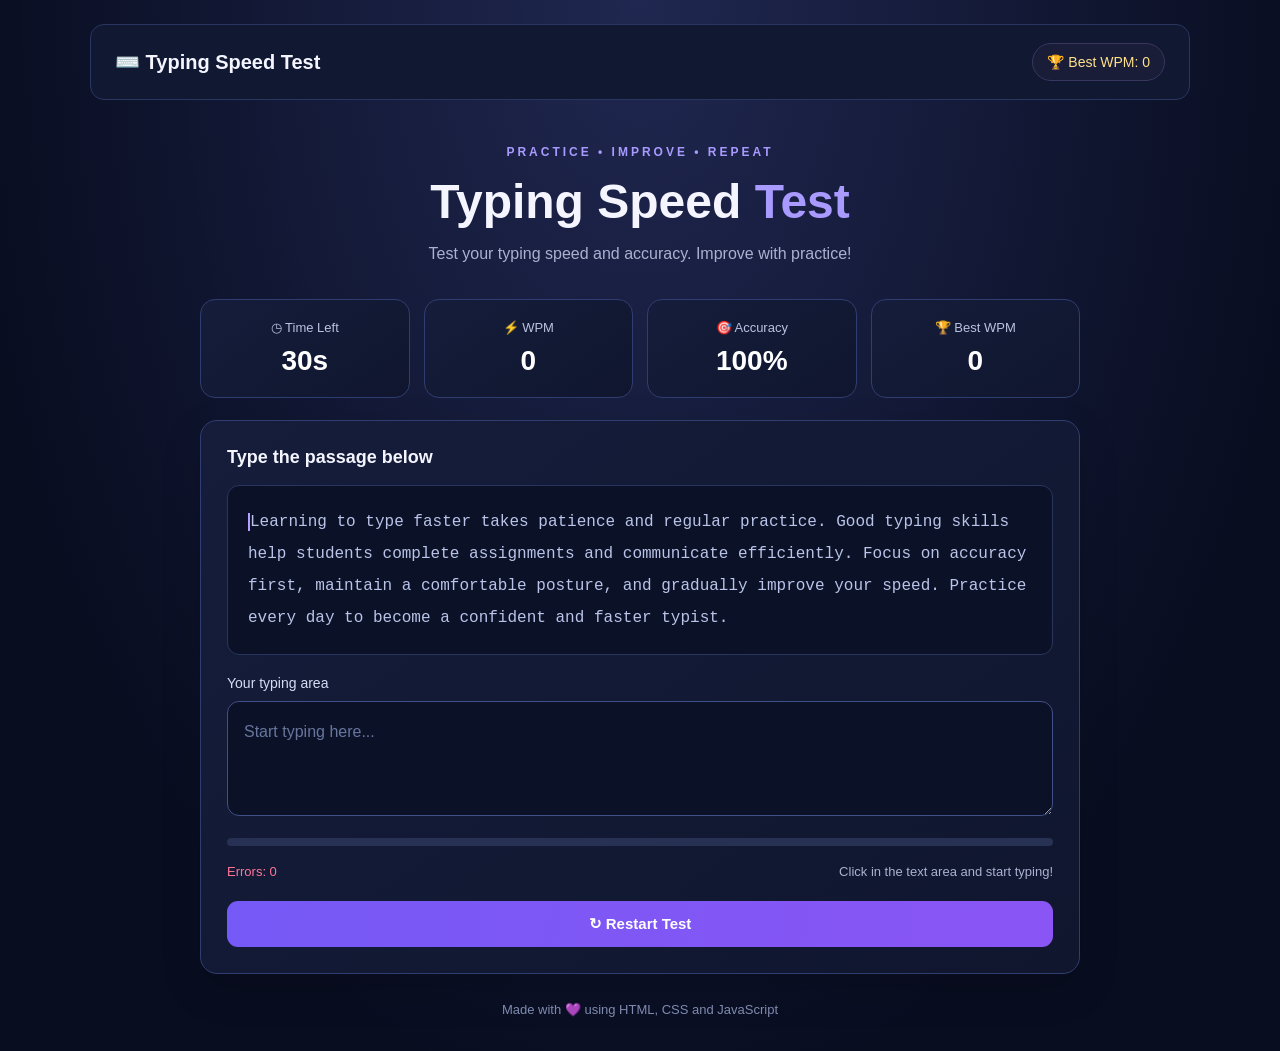
==== test.html @ 714258d5 "Typing test" ====
<!DOCTYPE html>
<html lang="en">
<head>
    <meta charset="UTF-8">
    <meta name="viewport" content="width=device-width, initial-scale=1.0">
    <title>Typing Speed Test</title>
    <link rel="stylesheet" href="style.css">
    <script src="script.js" defer></script>
</head>
<body>

    <header class="navbar">
        <div class="logo">⌨️ Typing Speed Test</div>
        <div class="best-score">🏆 Best WPM: <span id="best">0</span></div>
    </header>

    <main class="container">
        <section class="heading">
            <p class="tag">PRACTICE • IMPROVE • REPEAT</p>
            <h1>Typing Speed <span>Test</span></h1>
            <p>Test your typing speed and accuracy. Improve with practice!</p>
        </section>

        <section class="stats">
            <div class="stat-card">
                <p>◷ Time Left</p>
                <h2 id="time">30s</h2>
            </div>
            <div class="stat-card">
                <p>⚡ WPM</p>
                <h2 id="wpm">0</h2>
            </div>
            <div class="stat-card">
                <p>🎯 Accuracy</p>
                <h2 id="accuracy">100%</h2>
            </div>
            <div class="stat-card">
                <p>🏆 Best WPM</p>
                <h2 id="best-stat">0</h2>
            </div>
        </section>

        <section class="typing-card">
            <h3>Type the passage below</h3>
            



            <div id="passage" class="passage"></div>

            <label for="typing-input">Your typing area</label>
            <textarea
                id="typing-input"
                placeholder="Start typing here..."
                spellcheck="false"
                autocomplete="off"
            ></textarea>

            <div class="progress-track">
                <div id="progress" class="progress"></div>
            </div>

            <div class="bottom-row">
                <span id="errors">Errors: 0</span>
                <span id="status">Click in the text area and start typing!</span>
            </div>

            <button id="restart">↻ Restart Test</button>
        </section>

        <section id="result" class="result" hidden>
            <div class="trophy">🏆</div>
            <h2>Test Completed!</h2>
            <p id="result-message">Great job! Keep practising.</p>

            <div class="result-stats">
                <div><span>WPM</span><strong id="final-wpm">0</strong></div>
                <div><span>Accuracy</span><strong id="final-accuracy">100%</strong></div>
                <div><span>Errors</span><strong id="final-errors">0</strong></div>
            </div>

            <button id="try-again">↻ Try Again</button>
        </section>
    </main>

    <footer>
        <p>Made with 💜 using HTML, CSS and JavaScript</p>
    </footer>

</body>
</html>
---- style.css ----
/* ===== GENERAL STYLING ===== */
* {
    margin: 0;
    padding: 0;
    box-sizing: border-box;
}

body {
    font-family: 'Segoe UI', Arial, sans-serif;
    background: radial-gradient(ellipse at top, #202750, #080d20 75%);
    color: #f4f5ff;
    min-height: 100vh;
    padding: 24px;
}

/* ===== NAVIGATION BAR ===== */
.navbar {
    max-width: 1100px;
    margin: 0 auto;
    display: flex;
    justify-content: space-between;
    align-items: center;
    padding: 18px 24px;
    background: #101832;
    border: 1px solid #293660;
    border-radius: 14px;
}

.logo {
    font-size: 20px;
    font-weight: 700;
}

.best-score {
    font-size: 14px;
    color: #ffe28a;
    background: #191d38;
    border: 1px solid #39365f;
    padding: 10px 14px;
    border-radius: 30px;
}

/* ===== MAIN CONTAINER ===== */
.container {
    max-width: 880px;
    margin: 0 auto;
}

.heading {
    text-align: center;
    margin: 45px 0 32px;
}

.tag {
    color: #a99aff;
    font-size: 12px;
    font-weight: bold;
    letter-spacing: 3px;
    margin-bottom: 15px;
}

.heading h1 {
    font-size: clamp(32px, 5vw, 48px);
    margin-bottom: 12px;
}

.heading h1 span {
    color: #a99aff;
}

.heading > p:last-child {
    color: #aab2d0;
    line-height: 1.6;
}

/* ===== STATISTICS CARDS ===== */
.stats {
    display: grid;
    grid-template-columns: repeat(4, minmax(0, 1fr));
    gap: 14px;
    margin-bottom: 22px;
}

.stat-card {
    background: linear-gradient(145deg, #151d3b, #10162e);
    border: 1px solid #303d70;
    border-radius: 15px;
    padding: 20px 12px;
    text-align: center;
    transition: transform 0.2s, border-color 0.2s;
}

.stat-card:hover {
    transform: translateY(-3px);
    border-color: #8270ee;
}

.stat-card p {
    font-size: 13px;
    color: #bac2e1;
    margin-bottom: 10px;
}

.stat-card h2 {
    font-size: 28px;
    color: #ffffff;
}

/* ===== TYPING AREA ===== */
.typing-card,
.result {
    background: linear-gradient(145deg, #151d3b, #10162e);
    border: 1px solid #303d70;
    border-radius: 17px;
    padding: 26px;
    box-shadow: 0 15px 40px #00000025;
}

.typing-card h3 {
    font-size: 18px;
    margin-bottom: 17px;
}

.passage {
    background: #0b1228;
    border: 1px solid #28355e;
    border-radius: 12px;
    padding: 20px;
    margin-bottom: 20px;
    color: #b9c4e8;
    font-family: Consolas, monospace;
    font-size: 16px;
    line-height: 2;
    overflow-wrap: anywhere;
}

.passage span.correct {
    color: #65edb2;
}

.passage span.incorrect {
    color: #ff8d9c;
    background: #582537;
    border-radius: 3px;
}

.passage span.current {
    border-left: 2px solid #b4a1ff;
}

.typing-card label {
    display: block;
    margin-bottom: 10px;
    font-size: 14px;
    color: #d7dcf5;
}

textarea {
    width: 100%;
    min-height: 115px;
    resize: vertical;
    background: #0b1228;
    color: #ffffff;
    border: 1px solid #414f87;
    border-radius: 12px;
    padding: 16px;
    font-family: inherit;
    font-size: 16px;
    line-height: 1.7;
    outline: none;
    margin-bottom: 18px;
}

textarea::placeholder {
    color: #68769d;
}

textarea:focus {
    border-color: #a99aff;
    box-shadow: 0 0 0 3px #a99aff20;
}

/* ===== PROGRESS BAR ===== */
.progress-track {
    height: 8px;
    background: #263153;
    border-radius: 20px;
    overflow: hidden;
}

.progress {
    width: 0%;
    height: 100%;
    background: linear-gradient(90deg, #6554ef, #b49aff);
    border-radius: 20px;
    transition: width 0.15s;
}

/* ===== BOTTOM DETAILS ===== */
.bottom-row {
    display: flex;
    justify-content: space-between;
    align-items: center;
    flex-wrap: wrap;
    gap: 12px;
    margin: 18px 0 22px;
    font-size: 13px;
    color: #aab2d0;
}

#errors {
    color: #ff7598;
}

/* ===== BUTTONS ===== */
button {
    width: 100%;
    padding: 14px 18px;
    border: none;
    border-radius: 11px;
    background: linear-gradient(100deg, #7559f6, #8a55f4);
    color: white;
    font-size: 15px;
    font-weight: 700;
    cursor: pointer;
    transition: transform 0.2s, box-shadow 0.2s;
}

button:hover {
    transform: translateY(-2px);
    box-shadow: 0 7px 20px #7559f655;
}

button:active {
    transform: scale(0.99);
}

button:focus-visible {
    outline: 2px solid white;
    outline-offset: 3px;
}

/* ===== RESULTS ===== */
.result {
    margin-top: 22px;
    text-align: center;
}

.result[hidden] {
    display: none;
}

.trophy {
    font-size: 48px;
    margin-bottom: 12px;
}

.result h2 {
    color: #c2b1ff;
    font-size: 28px;
    margin-bottom: 10px;
}

.result > p {
    color: #bac2e1;
    line-height: 1.6;
}

.result-stats {
    display: grid;
    grid-template-columns: repeat(3, minmax(0, 1fr));
    gap: 12px;
    margin: 25px 0;
}

.result-stats div {
    padding: 17px 10px;
    background: #0b1228;
    border: 1px solid #28355e;
    border-radius: 12px;
}

.result-stats span,
.result-stats strong {
    display: block;
}

.result-stats span {
    color: #aab2d0;
    font-size: 13px;
    margin-bottom: 10px;
}

.result-stats strong {
    color: #65edb2;
    font-size: 24px;
}

/* ===== FOOTER ===== */
footer {
    text-align: center;
    color: #7f8bae;
    font-size: 13px;
    margin: 28px 0 10px;
}

/* ===== MOBILE RESPONSIVE DESIGN ===== */
@media (max-width: 600px) {
    body {
        padding: 14px;
    }

    .navbar {
        padding: 15px 12px;
        gap: 10px;
        flex-wrap: wrap;
    }

    .logo {
        font-size: 16px;
    }

    .best-score {
        font-size: 12px;
        padding: 8px 10px;
    }

    .heading {
        margin: 32px 0 24px;
    }

    .stats {
        grid-template-columns: repeat(2, minmax(0, 1fr));
        gap: 10px;
    }

    .stat-card {
        padding: 17px 8px;
    }

    .typing-card,
    .result {
        padding: 17px;
    }

    .passage {
        padding: 14px;
        font-size: 14px;
    }

    .bottom-row {
        align-items: flex-start;
        flex-direction: column;
    }

    .result-stats {
        gap: 8px;
    }
}

/* Time Mode Buttons */
.time-modes {
    display: flex;
    justify-content: center;
    gap: 12px;
    flex-wrap: wrap;
    margin: 20px 0;
}

.time-btn {
    background: #1e1b3a;
    color: #c4b5fd;
    border: 1px solid #6d5dfc;
    padding: 10px 20px;
    border-radius: 10px;
    cursor: pointer;
    font-size: 14px;
    font-weight: 600;
    transition: 0.3s;
}

.time-btn:hover {
    background: #37306b;
}

.time-btn.active {
    background: #6d5dfc;
    color: white;
    border-color: #8b7cff;
}
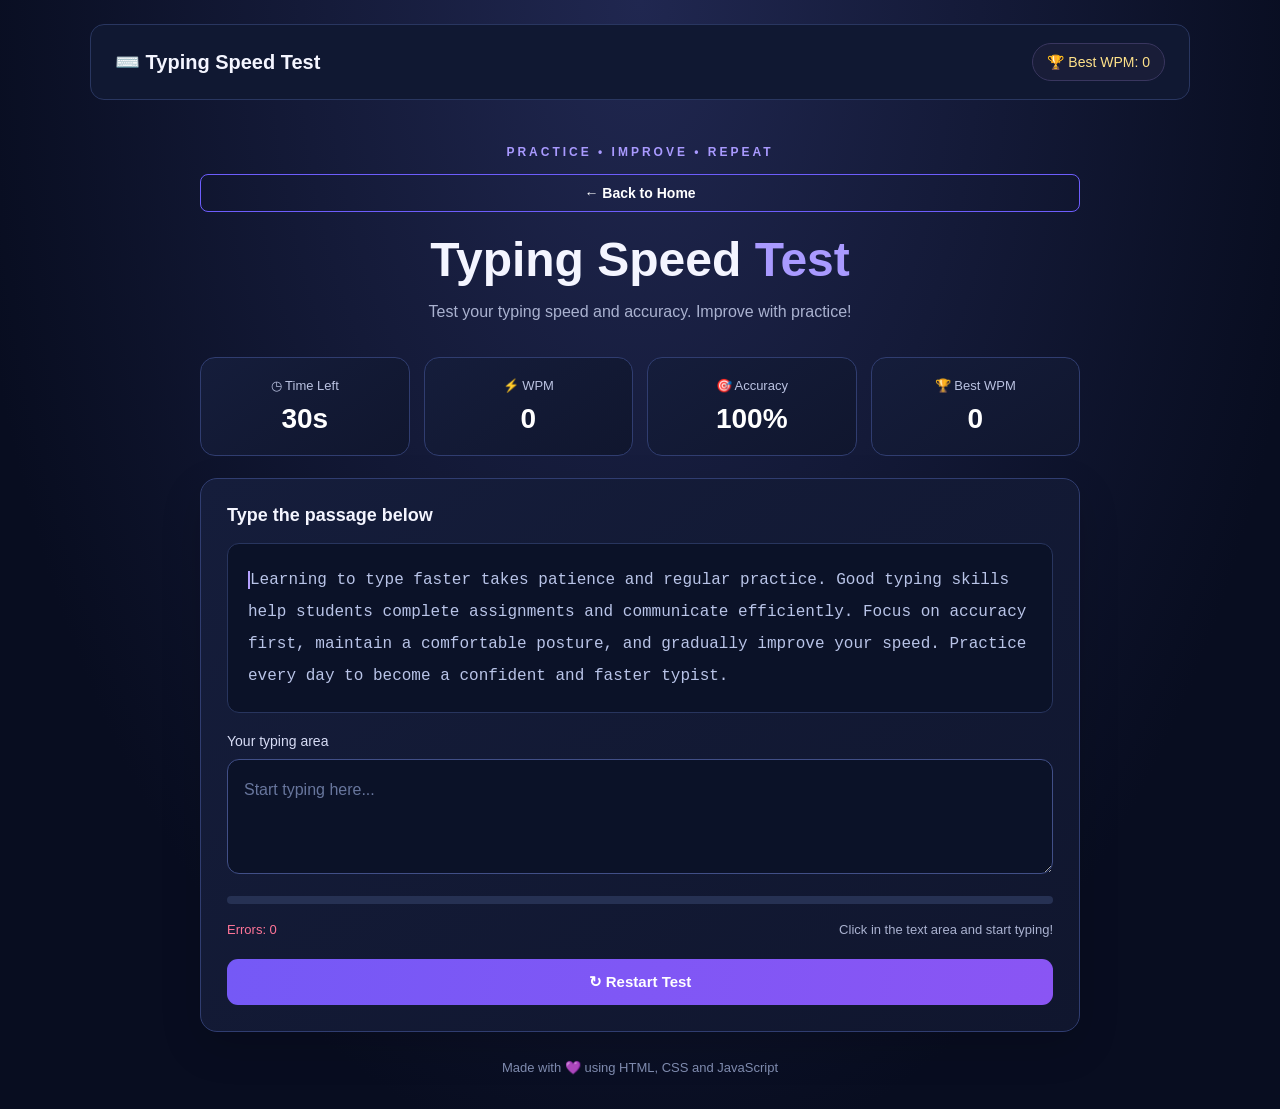
==== commit 5c94b90e: "Home button" ====
--- a/test.html
+++ b/test.html
@@ -18,6 +18,7 @@
     <main class="container">
         <section class="heading">
             <p class="tag">PRACTICE • IMPROVE • REPEAT</p>
+            <button id="home-button" class="home-button">← Back to Home</button>
             <h1>Typing Speed <span>Test</span></h1>
             <p>Test your typing speed and accuracy. Improve with practice!</p>
         </section>
--- a/style.css
+++ b/style.css
@@ -389,3 +389,19 @@
     color: white;
     border-color: #8b7cff;
 }
+.home-button {
+    display: block;
+    margin-bottom: 20px;
+    padding: 10px 16px;
+    border: 1px solid #6d5dfc;
+    border-radius: 8px;
+    background: transparent;
+    color: #ffffff;
+    font-size: 14px;
+    cursor: pointer;
+    transition: 0.3s;
+}
+
+.home-button:hover {
+    background: #6d5dfc;
+}
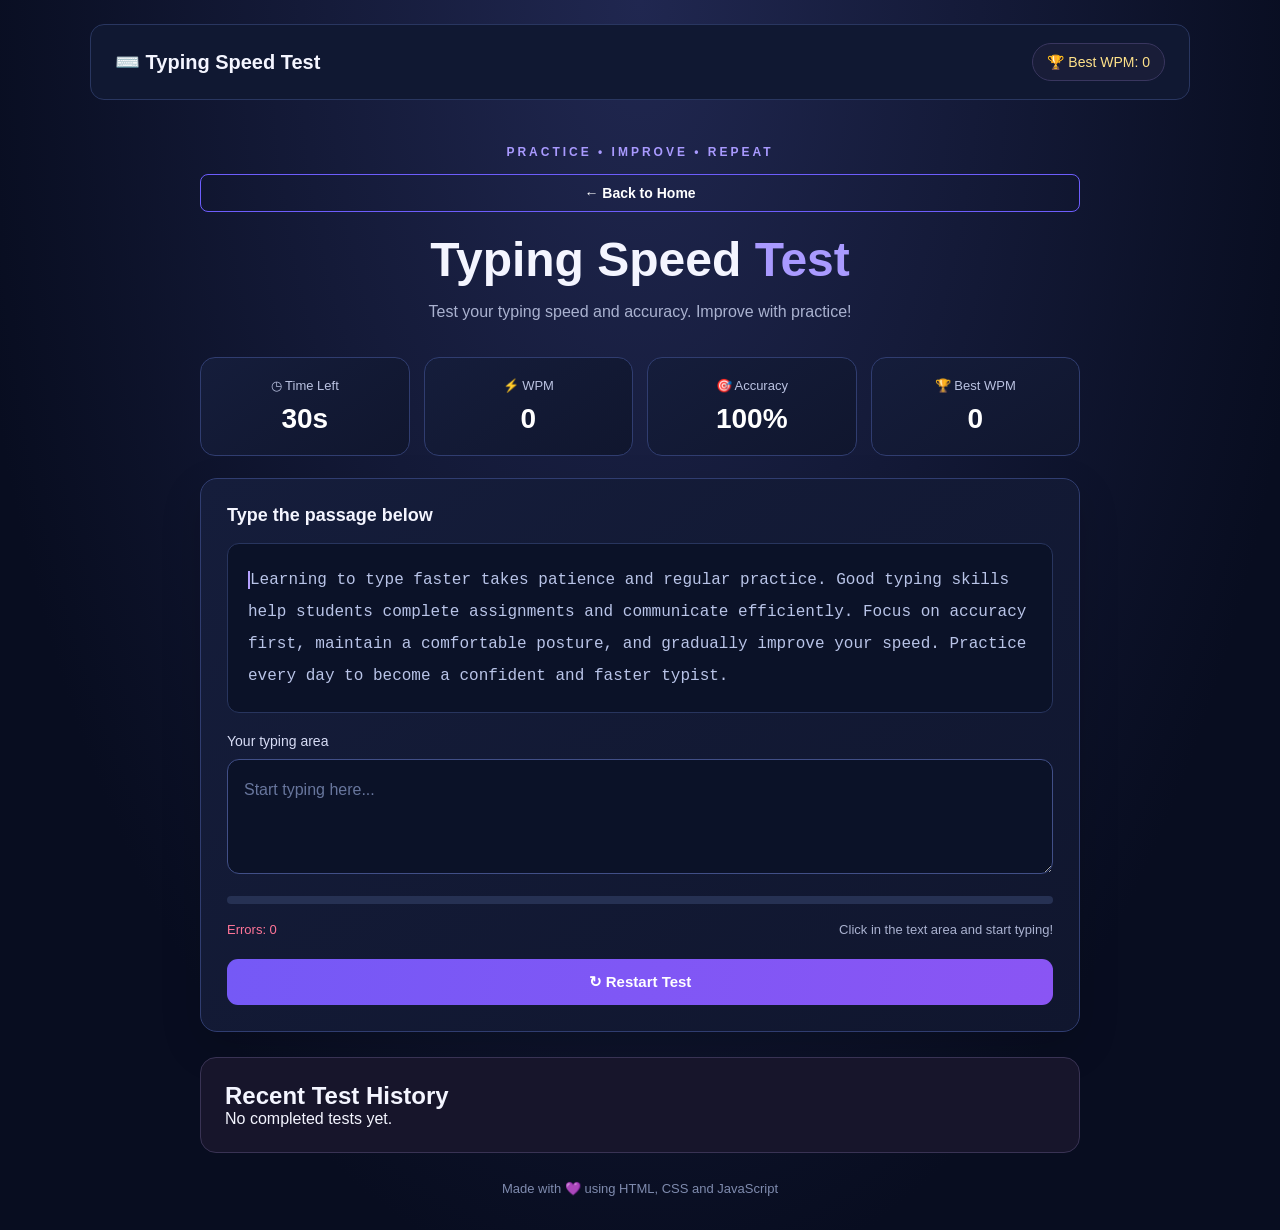
==== commit 86ab42e7: "History update" ====
--- a/test.html
+++ b/test.html
@@ -83,6 +83,12 @@
 
             <button id="try-again">↻ Try Again</button>
         </section>
+        <section class="history-card">
+    <h2>Recent Test History</h2>
+    <div id="history-list">
+        <p>No completed tests yet.</p>
+    </div>
+</section>
     </main>
 
     <footer>
--- a/style.css
+++ b/style.css
@@ -404,4 +404,25 @@
 
 .home-button:hover {
     background: #6d5dfc;
+}
+.history-card {
+    margin-top: 25px;
+    padding: 24px;
+    border: 1px solid #393354;
+    border-radius: 16px;
+    background: #17152b;
+}
+
+.history-card h2 {
+    margin-top: 0;
+}
+
+.history-item {
+    display: flex;
+    flex-wrap: wrap;
+    justify-content: space-between;
+    gap: 12px;
+    padding: 14px 0;
+    border-bottom: 1px solid #393354;
+    font-size: 14px;
 }
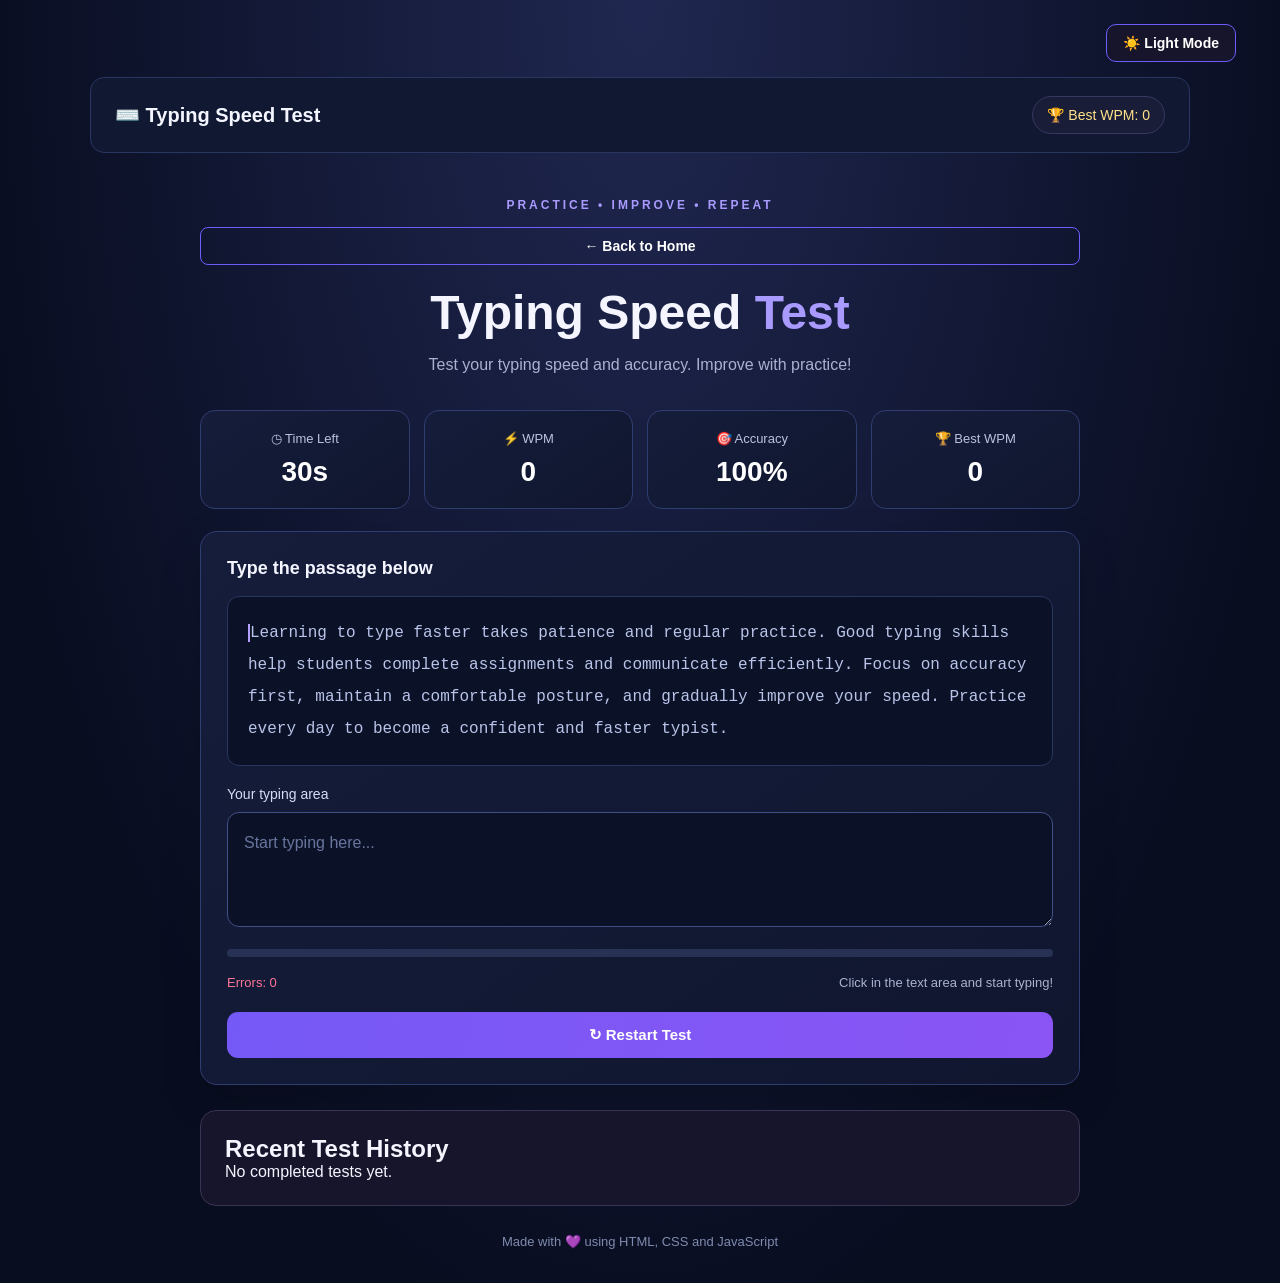
==== commit 39a90184: "Added toggle" ====
--- a/test.html
+++ b/test.html
@@ -9,7 +9,7 @@
     <script src="script.js" defer></script>
 </head>
 <body>
-
+<button id="theme-toggle" class="theme-toggle">🌙 Dark Mode</button>
     <header class="navbar">
         <div class="logo">⌨️ Typing Speed Test</div>
         <div class="best-score">🏆 Best WPM: <span id="best">0</span></div>
@@ -94,6 +94,30 @@
     <footer>
         <p>Made with 💜 using HTML, CSS and JavaScript</p>
     </footer>
+    <script>
+    const themeToggle = document.getElementById("theme-toggle");
+
+    // Load saved theme
+    if (localStorage.getItem("theme") === "light") {
+        document.body.classList.add("light-mode");
+        themeToggle.textContent = "🌙 Dark Mode";
+    } else {
+        themeToggle.textContent = "☀️ Light Mode";
+    }
+
+    // Switch theme
+    themeToggle.addEventListener("click", () => {
+        document.body.classList.toggle("light-mode");
+
+        if (document.body.classList.contains("light-mode")) {
+            localStorage.setItem("theme", "light");
+            themeToggle.textContent = "🌙 Dark Mode";
+        } else {
+            localStorage.setItem("theme", "dark");
+            themeToggle.textContent = "☀️ Light Mode";
+        }
+    });
+</script>
 
 </body>
 </html>
--- a/style.css
+++ b/style.css
@@ -425,4 +425,47 @@
     padding: 14px 0;
     border-bottom: 1px solid #393354;
     font-size: 14px;
-}+}
+
+/* ===== THEME TOGGLE ===== */
+.theme-toggle {
+    display: block;
+    width: auto;
+    margin: 0 20px 15px auto;
+    padding: 10px 16px;
+    border: 1px solid #6d5dfc;
+    border-radius: 10px;
+    background: #17152b;
+    color: white;
+    font-size: 14px;
+    cursor: pointer;
+}
+
+
+body.light-mode {
+    background: #f4f5fb;
+    color: #20233a;
+}
+
+body.light-mode .home-card,
+body.light-mode .typing-card,
+body.light-mode .result,
+body.light-mode .history-card,
+body.light-mode .stat-card {
+    background: #ffffff;
+    color: #20233a;
+    border-color: #d8d9e8;
+}
+
+body.light-mode .passage,
+body.light-mode textarea,
+body.light-mode .result-stats div {
+    background: #f0f1fa;
+    color: #20233a;
+    border-color: #d8d9e8;
+}
+
+body.light-mode .theme-toggle {
+    background: #ffffff;
+    color: #20233a;
+}
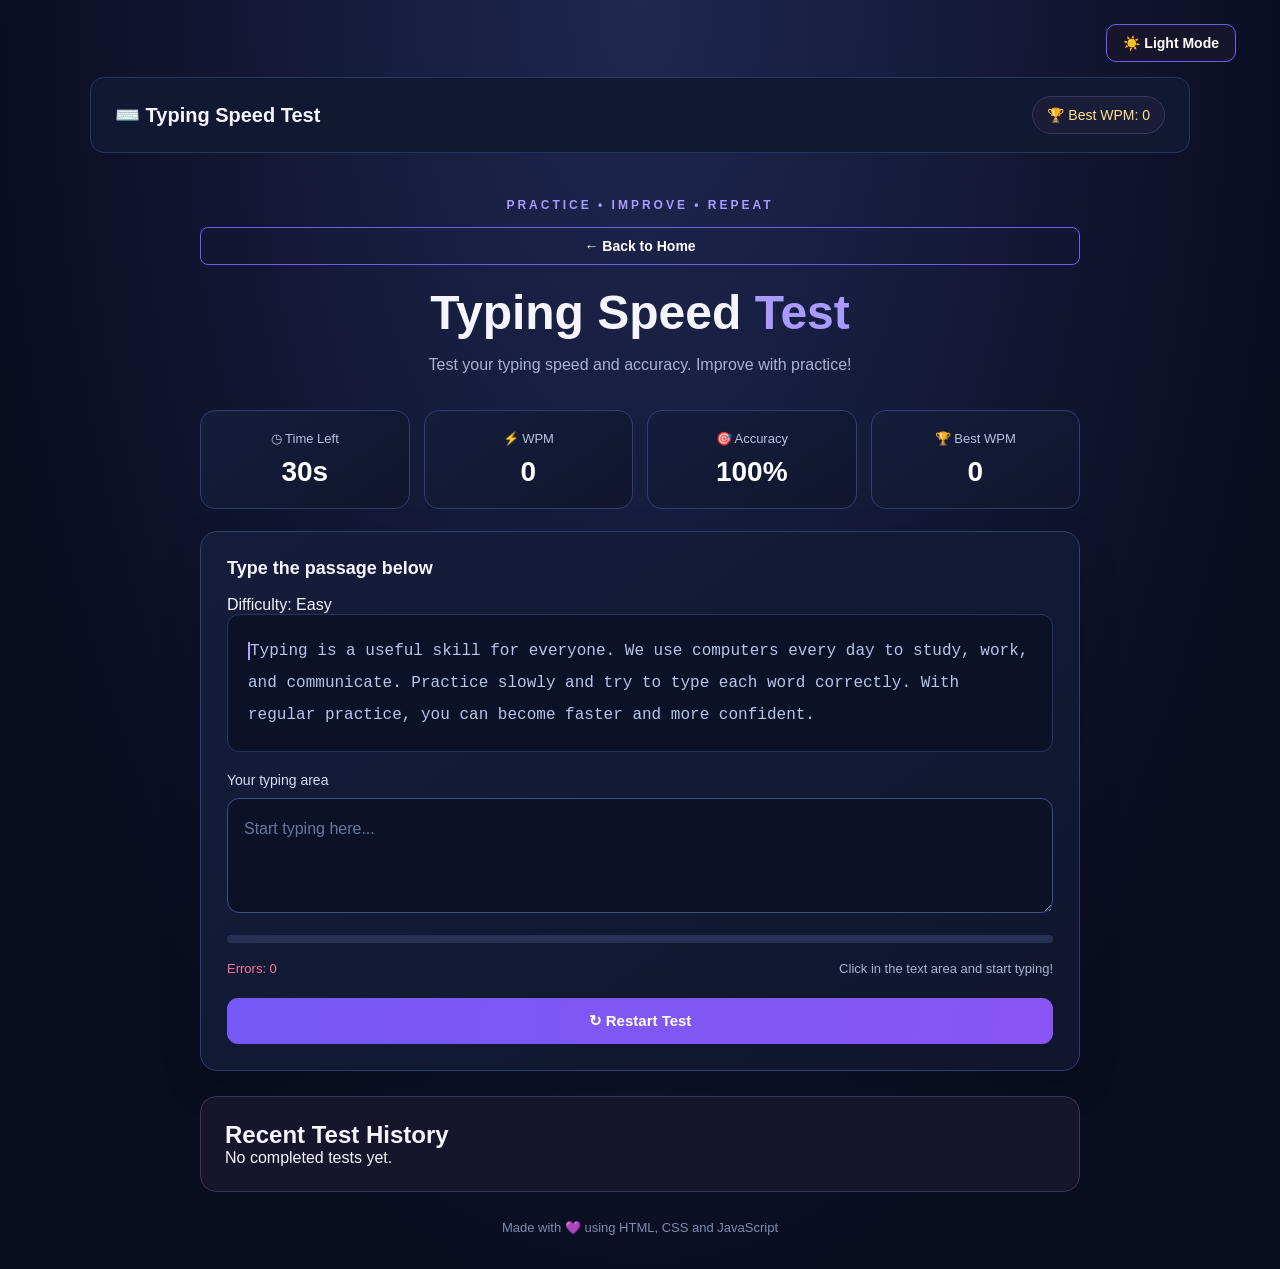
==== commit 2e7d4240: "Added difficulty levels and theme toggle" ====
--- a/test.html
+++ b/test.html
@@ -43,7 +43,8 @@
         </section>
 
         <section class="typing-card">
-            <h3>Type the passage below</h3>
+           <h3>Type the passage below</h3>
+<p id="difficulty-display"></p>
             
 
 
--- a/style.css
+++ b/style.css
@@ -469,3 +469,36 @@
     background: #ffffff;
     color: #20233a;
 }
+
+/* ===== DIFFICULTY LEVEL BUTTONS ===== */
+.difficulty-modes {
+    display: flex;
+    justify-content: center;
+    gap: 12px;
+    flex-wrap: wrap;
+    margin: 15px 0 25px;
+}
+
+.difficulty-btn {
+    width: auto;
+    min-width: 100px;
+    padding: 10px 22px;
+    background: #1e1b3a;
+    color: #c4b5fd;
+    border: 1px solid #6d5dfc;
+    border-radius: 10px;
+    font-size: 14px;
+    font-weight: 600;
+    cursor: pointer;
+    transition: 0.3s;
+}
+
+.difficulty-btn:hover {
+    background: #37306b;
+}
+
+.difficulty-btn.active {
+    background: #6d5dfc;
+    color: white;
+    border-color: #8b7cff;
+}
